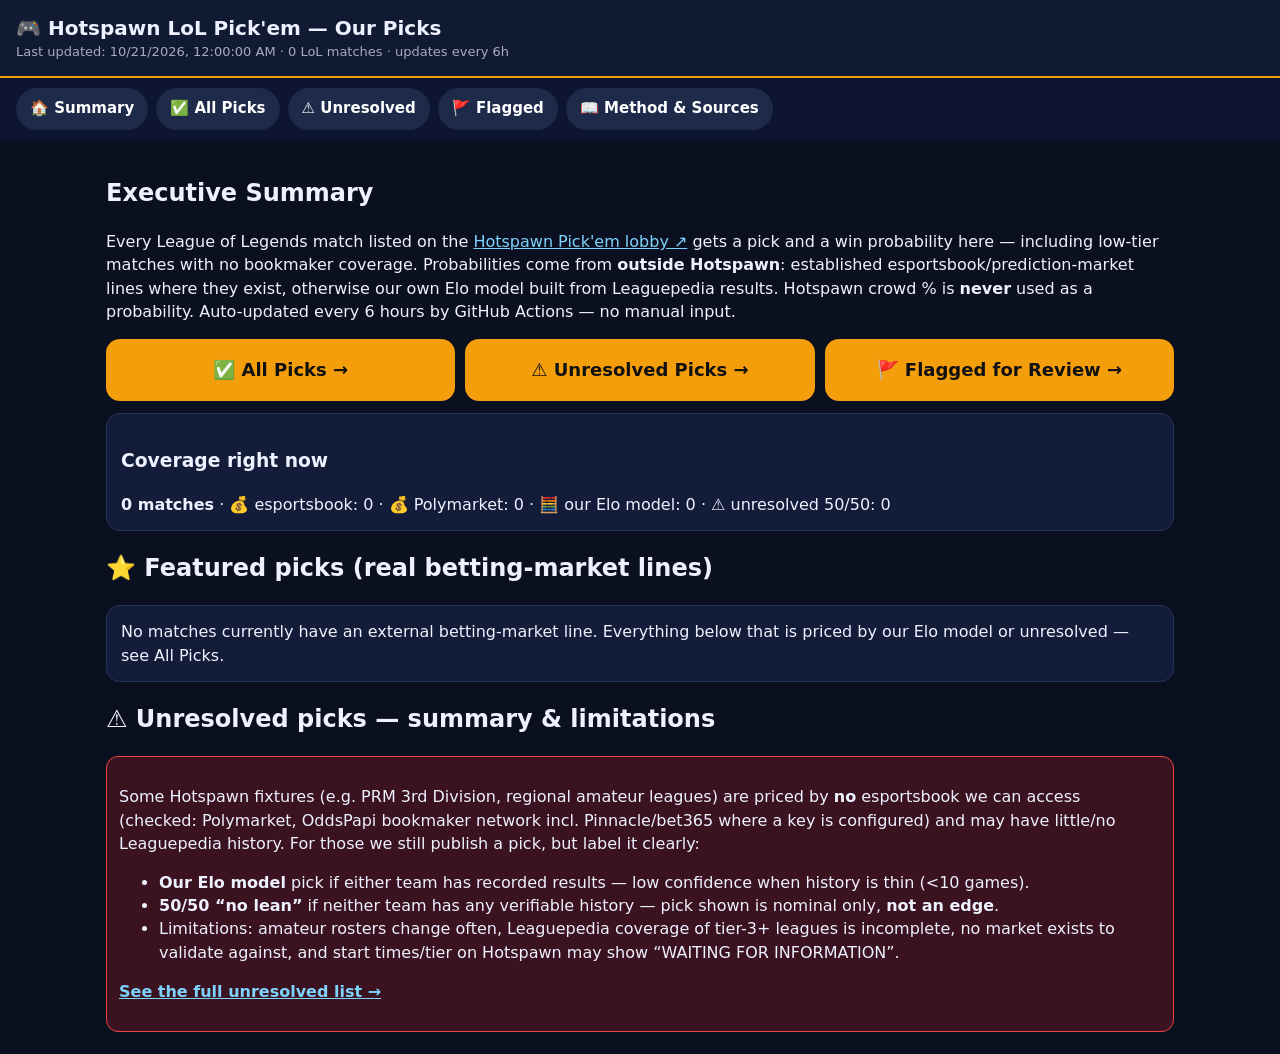
==== index.html @ 35c071f1 "pages: root redirect to /docs, workflow push trigger, drop actions-deploy (legacy Pages) Co-authored" ====
<!doctype html><meta charset="utf-8"><meta name="viewport" content="width=device-width,initial-scale=1"><title>Hotspawn LoL Picks</title><meta http-equiv="refresh" content="0; url=./docs/"><p style="font-family:system-ui">Opening the <a href="./docs/">Hotspawn LoL Picks dashboard →</a></p>
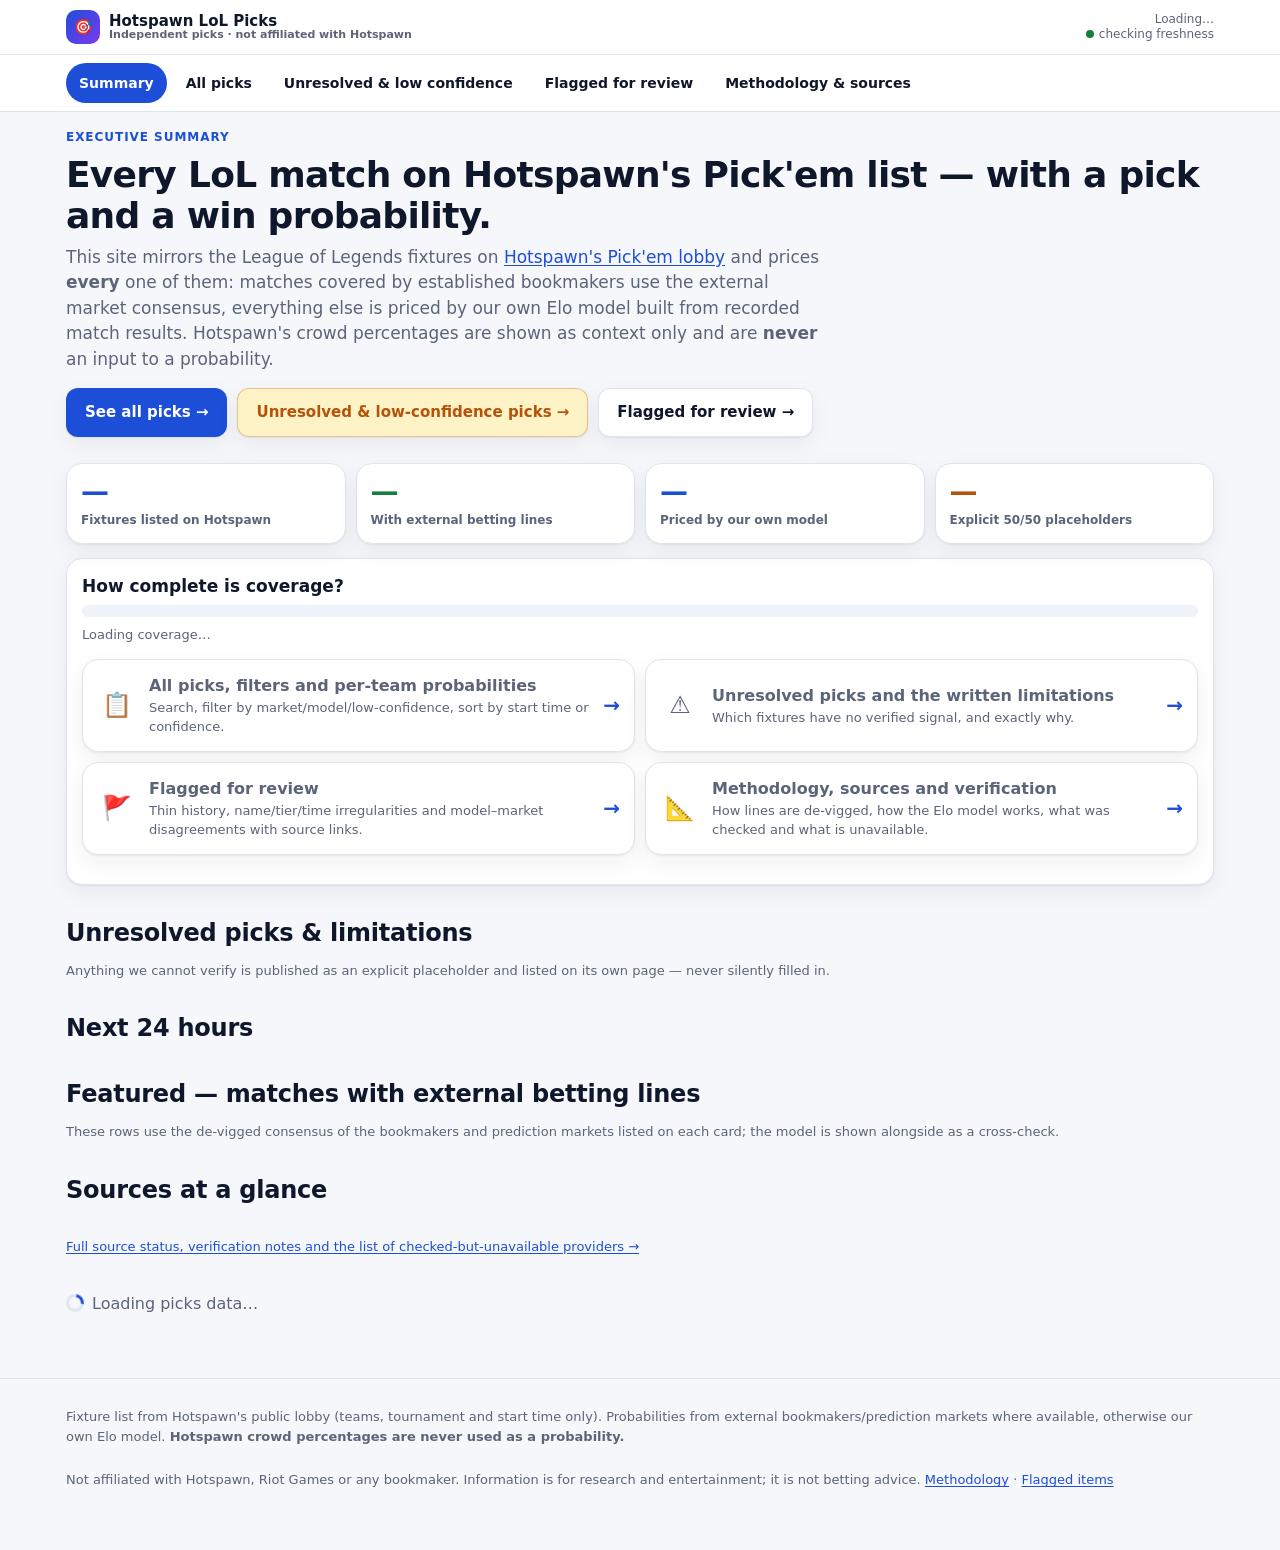
==== commit 21343b77: "markets: never price a series from a game-level market; UI tier + verification log - Polymarket: pic" ====
--- a/index.html
+++ b/index.html
@@ -1 +1,13 @@
-<!doctype html><meta charset="utf-8"><meta name="viewport" content="width=device-width,initial-scale=1"><title>Hotspawn LoL Picks</title><meta http-equiv="refresh" content="0; url=./docs/"><p style="font-family:system-ui">Opening the <a href="./docs/">Hotspawn LoL Picks dashboard →</a></p>
+<!DOCTYPE html>
+<html lang="en">
+<head>
+<meta charset="utf-8">
+<title>Hotspawn LoL Picks</title>
+<meta http-equiv="refresh" content="0; url=docs/">
+<link rel="canonical" href="docs/">
+<style>body{font-family:system-ui,-apple-system,Segoe UI,Roboto,sans-serif;background:#0b1220;color:#e8eefc;display:grid;place-items:center;min-height:100vh;margin:0}a{color:#7cc4ff}</style>
+</head>
+<body>
+<p>Opening the dashboard… <a href="docs/">Continue to Hotspawn LoL Picks</a>.</p>
+</body>
+</html>
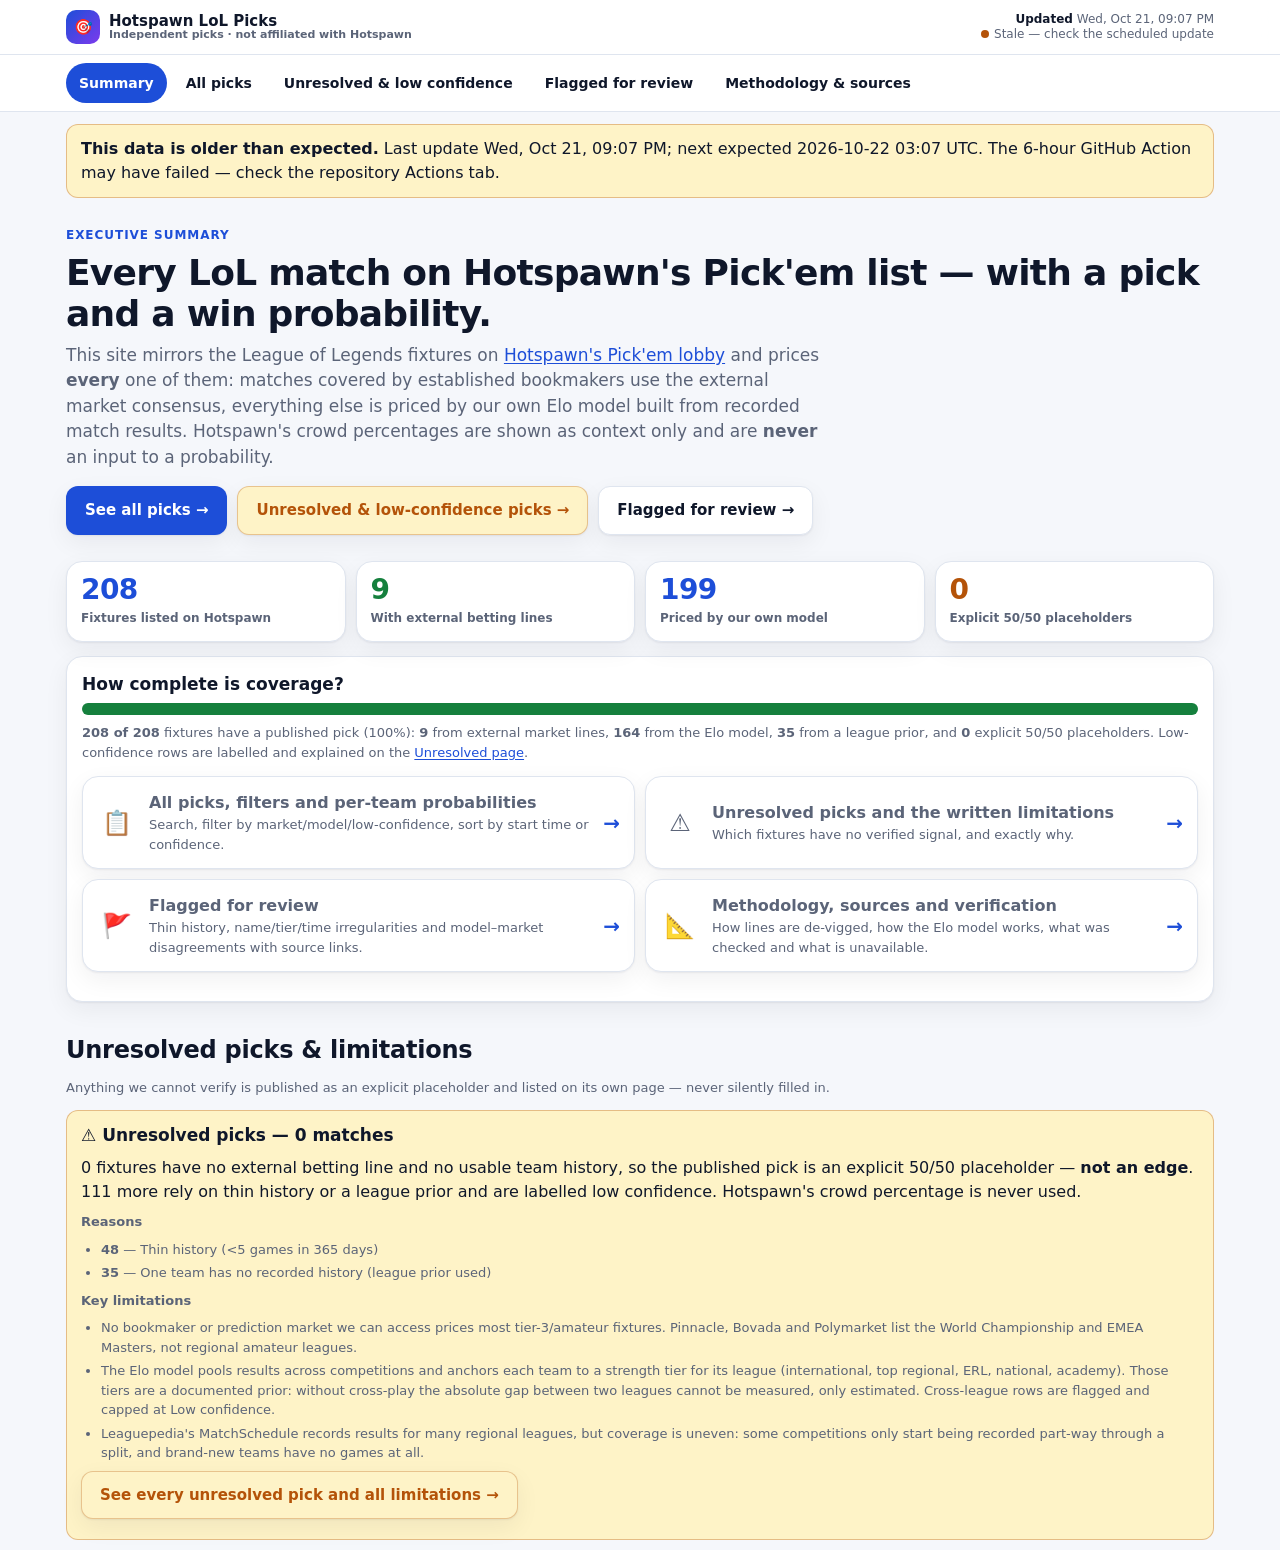
==== commit 584ddafc: "verify: pass the v2 payload through the merged verifier - root index.html gains a mobile viewport (S" ====
--- a/index.html
+++ b/index.html
@@ -2,6 +2,7 @@
 <html lang="en">
 <head>
 <meta charset="utf-8">
+<meta name="viewport" content="width=device-width, initial-scale=1">
 <title>Hotspawn LoL Picks</title>
 <meta http-equiv="refresh" content="0; url=docs/">
 <link rel="canonical" href="docs/">
